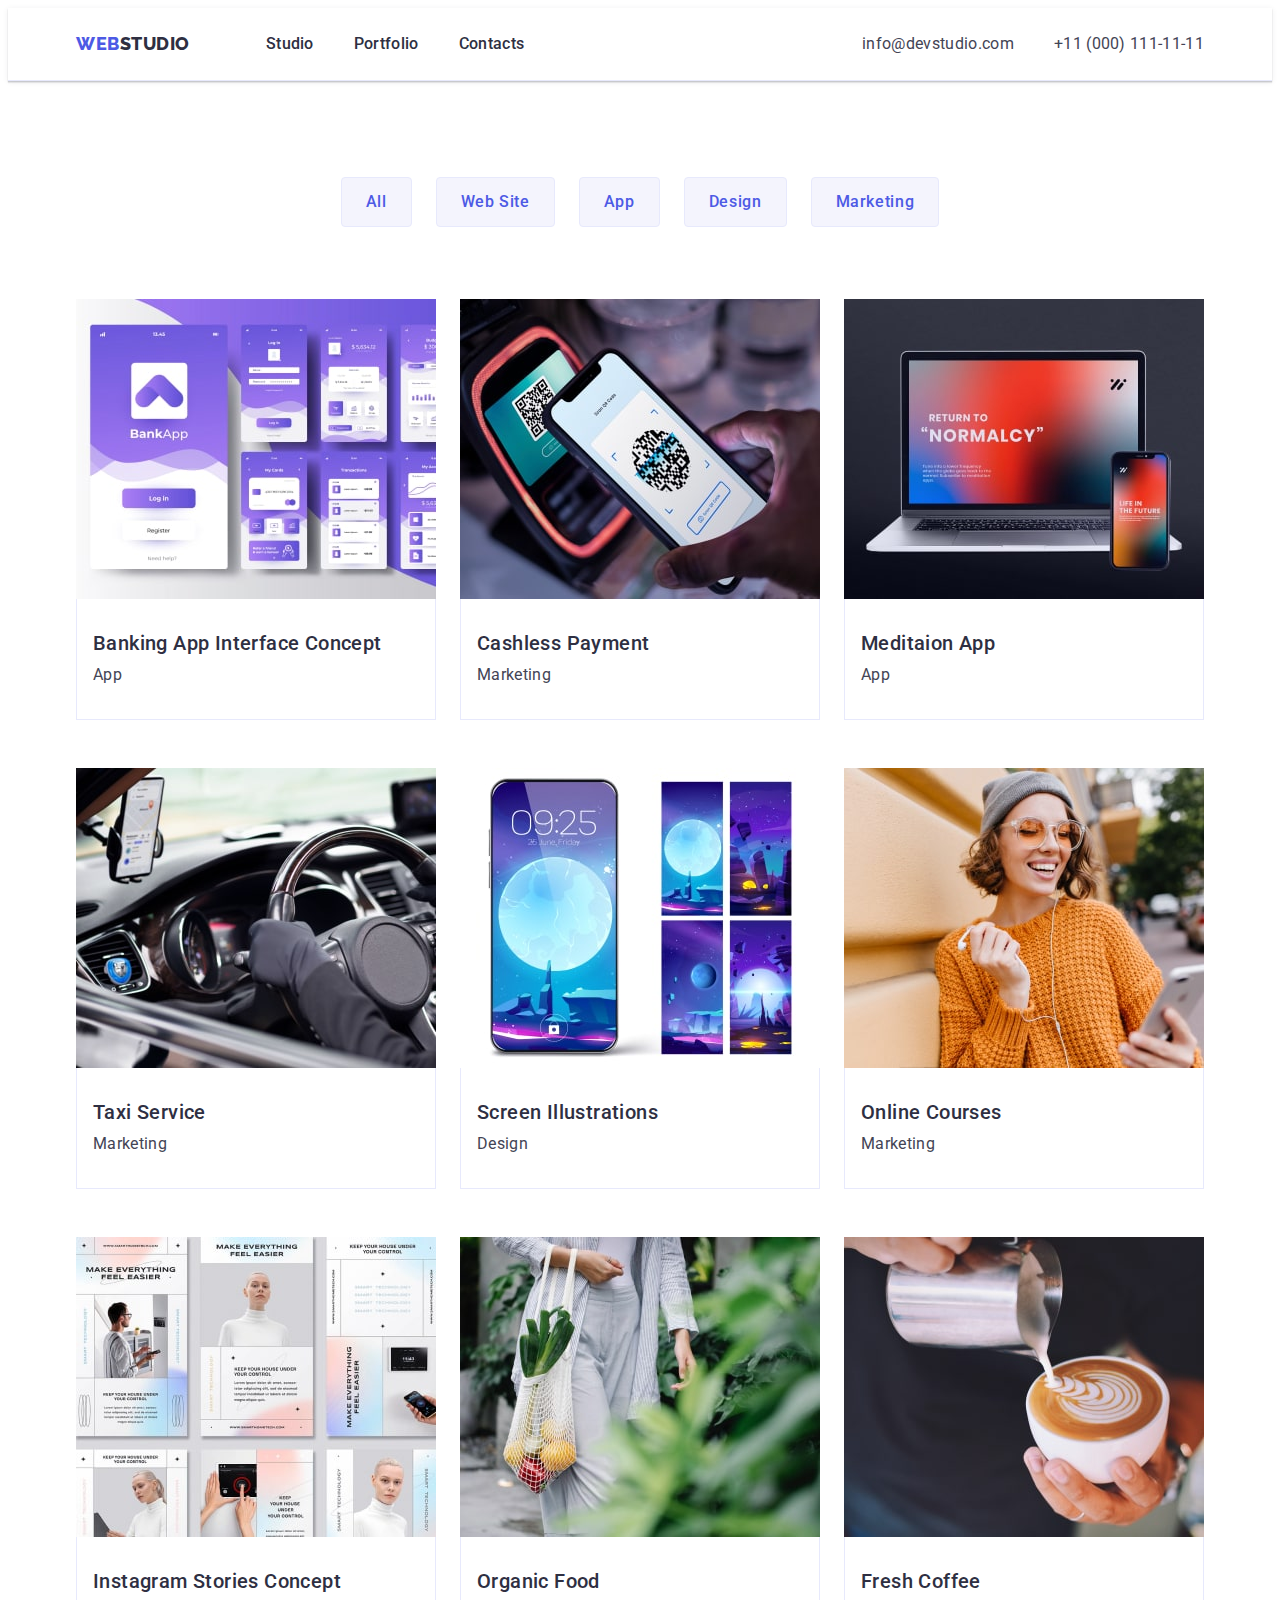
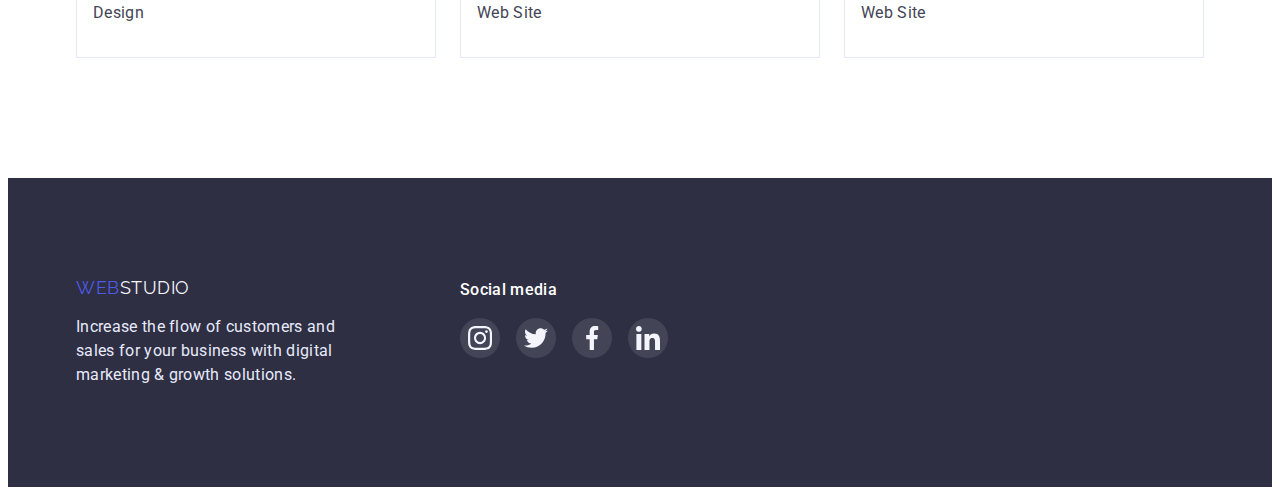
==== portfolio.html @ 8a4c3e8d "Initial commit" ====
<!DOCTYPE html>
<html lang="en">
  <head>
    <meta charset="UTF-8" />
    <meta http-equiv="X-UA-Compatible" content="IE=edge" />
    <meta name="viewport" content="width=device-width, initial-scale=1.0" />
    <title>Portfolio</title>
    <link rel="preconnect" href="https://fonts.googleapis.com" />
    <link rel="preconnect" href="https://fonts.gstatic.com" crossorigin />
    <link
      href="https://fonts.googleapis.com/css2?family=Raleway:wght@800&family=Roboto:wght@400;500;700;900&display=swap"
      rel="stylesheet"
    />
    <link
      rel="stylesheet"
      href="https://cdnjs.cloudflare.com/ajax/libs/modern-normalize/1.1.0/modern-normalize.min.css"
      integrity="sha512-wpPYUAdjBVSE4KJnH1VR1HeZfpl1ub8YT/NKx4PuQ5NmX2tKuGu6U/JRp5y+Y8XG2tV+wKQpNHVUX03MfMFn9Q=="
      crossorigin="anonymous"
      referrerpolicy="no-referrer"
    />
    <link rel="stylesheet" href="./css/styles.css" />
  </head>

  <body>
    <!-- top line -->
    <header class="header">
      <div class="container page-header">
        <nav class="header-nav">
          <a href="./index.html" class="header-logo link"
            ><span class="header-web">Web</span>Studio</a
          >
          <ul class="menu list">
            <li class="menu-items">
              <a href="./index.html" class="menu-link link">Studio</a>
            </li>
            <li class="menu-items">
              <a href="./portfolio.html" class="menu-link link">Portfolio</a>
            </li>
            <li class="menu-items">
              <a href="" class="menu-link link">Contacts</a>
            </li>
          </ul>
        </nav>
        <address class="contacts">
          <ul class="contacts-list list">
            <li class="contact-mail">
              <a href="mailto:info@devstudio.com" class="mail link"
                >info@devstudio.com</a
              >
            </li>
            <li class="contact-number">
              <a href="tel:+110001111111" class="number link"
                >+11 (000) 111-11-11</a
              >
            </li>
          </ul>
        </address>
      </div>
    </header>
    <!--buttons -->
    <main>
      <section class="content section">
        <div class="portfilio container">
          <h1 class="notitle">portfolio</h1>

          <ul class="btn-list list">
            <li>
              <button type="button" class="btn-all batton-list">All</button>
            </li>
            <li>
              <button type="button" class="btn-site batton-list">
                Web Site
              </button>
            </li>
            <li>
              <button type="button" class="btn-app batton-list">App</button>
            </li>
            <li>
              <button type="button" class="btn-design batton-list">
                Design
              </button>
            </li>
            <li>
              <button type="button" class="btn-marketing batton-list">
                Marketing
              </button>
            </li>
          </ul>

          <!-- row1 -->

          <ul class="row-list list">
            <li class="row-item">
              <a href="./portfolio.html" class="row-link link">
                <img
                  src="./images/img1.jpg"
                  alt="Banking App Interface Concept"
                  width="360"
                  height="300"
                />

                <div class="list-text">
                  <h2 class="row-title">Banking App Interface Concept</h2>
                  <p class="row-text">App</p>
                </div>
              </a>
            </li>
            <li class="row-item">
              <a href="./portfolio.html" class="row-link link">
                <img
                  src="./images/img2.jpg"
                  alt="Cashless Payment"
                  width="360"
                  height="300"
                />
                <div class="list-text">
                  <h2 class="row-title">Cashless Payment</h2>
                  <p class="row-text">Marketing</p>
                </div></a
              >
            </li>
            <li class="row-item">
              <a href="./portfolio.html" class="row-link link">
                <img
                  src="./images/img3.jpg"
                  alt="Meditaion App"
                  width="360"
                  height="300"
                />
                <div class="list-text">
                  <h2 class="row-title">Meditaion App</h2>
                  <p class="row-text">App</p>
                </div></a
              >
            </li>
            <!-- row2 -->
            <li class="row-item">
              <a href="./portfolio.html" class="row-link link">
                <img
                  src="./images/img4.jpg"
                  alt="car"
                  width="360"
                  height="300"
                />
                <div class="list-text">
                  <h2 class="row-title">Taxi Service</h2>
                  <p class="row-text">Marketing</p>
                </div></a
              >
            </li>
            <li class="row-item">
              <a href="./portfolio.html" class="row-link link">
                <img
                  src="./images/img5.jpg"
                  alt="girl"
                  width="360"
                  height="300"
                />
                <div class="list-text">
                  <h2 class="row-title">Screen Illustrations</h2>
                  <p class="row-text">Design</p>
                </div></a
              >
            </li>
            <li class="row-item">
              <a href="./portfolio.html" class="row-link link">
                <img
                  src="./images/img6.jpg "
                  alt="mobile"
                  width="360"
                  height="300"
                />
                <div class="list-text">
                  <h2 class="row-title">Online Courses</h2>
                  <p class="row-text">Marketing</p>
                </div></a
              >
            </li>
            <li class="row-item">
              <a href="./portfolio.html" class="row-link link">
                <img
                  src="./images/img7.jpg"
                  alt="instagramm"
                  width="360"
                  height="300"
                />
                <div class="list-text">
                  <h2 class="row-title">Instagram Stories Concept</h2>
                  <p class="row-text">Design</p>
                </div></a
              >
            </li>
            <li class="row-item">
              <a href="./portfolio.html" class="row-link link">
                <img
                  src="./images/img8.jpg"
                  alt="food"
                  width="360"
                  height="300"
                />
                <div class="list-text">
                  <h2 class="row-title">Organic Food</h2>
                  <p class="row-text">Web Site</p>
                </div></a
              >
            </li>
            <li class="row-item">
              <a href="./portfolio.html" class="row-link link">
                <img
                  src="./images/img9.jpg"
                  alt="coffe"
                  width="360"
                  height="300"
                />
                <div class="list-text">
                  <h2 class="row-title">Fresh Coffee</h2>
                  <p class="row-text">Web Site</p>
                </div>
              </a>
            </li>
          </ul>
        </div>
      </section>
    </main>
    <!-- footer -->
    <footer class="footer">
      <div class="footer-container container">
        <div>
          <a href="./index.html" class="footer-link link"
            ><span class="footer-web">Web</span>Studio</a
          >

          <p class="footer-text">
            Increase the flow of customers and sales for your business with
            digital marketing & growth solutions.
          </p>
        </div>
        <div class="footer-social-container">
          <h3 class="footer-social-title">Social media</h3>
          <ul class="footer-social-list list">
            <li class="footer-social-item">
              <a href="" class="footer-social-link link">
                <svg class="footer-social-icon" width="24" height="24">
                  <use href="./images/sprite.svg#icon-instagram"></use>
                </svg>
              </a>
            </li>
            <li class="footer-social-item">
              <a href="" class="footer-social-link">
                <svg class="footer-social-icon" width="24" height="24">
                  <use href="./images/sprite.svg#icon-twitter"></use>
                </svg>
              </a>
            </li>
            <li class="footer-social-item">
              <a href="" class="footer-social-link">
                <svg class="footer-social-icon" width="24" height="24">
                  <use href="./images/sprite.svg#icon-facebook"></use>
                </svg>
              </a>
            </li>
            <li class="footer-social-item">
              <a href="" class="footer-social-link">
                <svg class="footer-social-icon" width="24" height="24">
                  <use href="./images/sprite.svg#icon-linkedin"></use>
                </svg>
              </a>
            </li>
          </ul>
        </div>
      </div>
    </footer>
  </body>
</html>
---- css/styles.css ----
:root {
  --primary-brand: #4d5ae5;
  --pressed-state: #404bbf;
  --dark: #2e2f42;
  --success: #31d0aa;
  --text: #434455;
  --subtle-text: #8e8f99;
  --accent: #e7e9fc;
  --light: #f4f4fd;
  --modal-overlay: #2e2f42;
  --hero-background: #2e2f42;
  --white: #ffffff;
  --bg-icon: #f4f4fd;

  --animation-function: cubic-bezier(0.4, 0, 0.2, 1);
  --animation-duration: 250ms;
}
body {
  font-family: "Roboto", sans-serif;
  background: var(--white);
  color: var(--dark);
}
html {
  box-sizing: border-box;
}
*,
*::before,
*::after {
  box-sizing: inherit;
}
h1,
h2,
h3,
p {
  margin-bottom: 0;
  margin-top: 0;
}
ul,
ol {
  margin-bottom: 0;
  margin-top: 0;
  padding-left: 0;
}
img {
  display: block;
  max-width: 100%;
  height: auto;
}

.list {
  list-style: none;
}
.link {
  text-decoration: none;
}
.notitle {
  position: absolute;
  width: 1px;
  height: 1px;
  margin: -1px;
  border: 0;
  padding: 0;

  white-space: nowrap;
  clip-path: inset(100%);
  clip: rect(0 0 0 0);
  overflow: hidden;
}
.section {
  padding-bottom: 120px;
  padding-top: 120px;
}
/* header */
.header {
  padding: 24px 0;
  border-bottom: 1px solid #e7e9fc;
  box-shadow: 0px 2px 1px rgba(46, 47, 66, 0.08),
    0px 1px 1px rgba(46, 47, 66, 0.16), 0px 1px 6px rgba(46, 47, 66, 0.08);
}
.page-header {
  display: flex;
  align-items: center;
}
.header-nav {
  display: flex;
  align-items: center;
}
.header-web {
  font-family: "Raleway", sans-serif;
  font-weight: 800;
  font-size: 18px;
  line-height: 1.33;

  letter-spacing: 0.03em;
  text-transform: uppercase;
  color: var(--primary-brand);
}
.header-logo {
  font-family: "Raleway";
  font-style: normal;
  font-weight: 800;
  font-size: 18px;
  line-height: 1.33;
  display: flex;
  align-items: center;
  letter-spacing: 0.03em;
  text-transform: uppercase;
  color: var(--dark);
  margin-right: 76px;
}
.menu {
  display: flex;
  align-items: center;
}
.menu-link {
  font-weight: 500;
  font-size: 16px;
  line-height: 1.5;
  letter-spacing: 0.02em;
  color: var(--dark);
}
.menu-items:not(:last-child) {
  margin-right: 40px;
}
.menu-link:focus,
.menu-link:hover,
.menu-link:active {
  color: var(--pressed-state);
}
.menu-link:active {
  text-decoration: underline;
  color: var(--pressed-state);
}
.mail,
.number {
  font-size: 16px;
  line-height: 1.5;
  letter-spacing: 0.02em;
  color: var(--text);
}
.contacts {
  font-style: normal;
  margin-left: auto;
}
.contacts-list {
  display: flex;
  align-items: center;
}
.contact-mail {
  margin-right: 40px;
}
.mail:focus,
.number:focus,
.mail:hover,
.number:hover {
  color: var(--pressed-state);
}
/* hearo */
.hearo {
  background: var(--dark);
  padding: 180px 0;
  background-image: linear-gradient(
      rgba(46, 47, 66, 0.7),
      rgba(46, 47, 66, 0.7)
    ),
    url(../images/people-office.jpg);

  background-position: center;
  background-repeat: no-repeat;
  max-width: 1440px;
  margin: 0 auto;
  background-size: cover;
}
.hearo-container {
  display: flex;
  text-align: center;
  flex-direction: column;
  align-items: center;
  flex-wrap: wrap;
}

.hearo-title {
  font-weight: 700;
  font-size: 56px;
  line-height: 1.07;

  letter-spacing: 0.02em;

  color: var(--white);

  width: 507px;
  margin: 0 auto 48px;
}

.hearo-btn {
  font-weight: 500;
  font-size: 16px;
  line-height: 1.5;
  height: 10px;
  letter-spacing: 0.04em;
  cursor: pointer;
  color: var(--white);

  padding: 16px 32px;
  gap: 10px;

  background: var(--primary-brand);
  box-shadow: 0px 4px 4px rgba(0, 0, 0, 0.15);
  border-radius: 4px;
  flex-basis: 56px;
  height: 56px;
  border: none;
}
.hearo-btn:focus,
.hearo-btn:hover {
  background-color: var(--pressed-state);
}
/* advantage */

.feature-item:not(:nth-child(4n)) {
  margin-right: 24px;
}
.feature-list {
  display: flex;
}
.feature-title {
  font-weight: 500;
  font-size: 20px;
  line-height: 1.2;
  letter-spacing: 0.02em;
  margin-bottom: 8px;
}
.feature-text {
  font-size: 16px;
  line-height: 1.5;
  letter-spacing: 0.02em;
  color: var(--text);
}
.feature-item {
  width: 264px;
}
.feature-bg {
  display: flex;
  align-items: center;
  background-color: var(--bg-icon);
  justify-content: center;

  height: 112px;
  margin-bottom: 8px;
  border-radius: 4px;
}
/* .feature-icon {
  display: flex;
  align-items: center;
  margin: 0 auto;
} */

/* doing */
.doing {
  padding-top: 0;
}
.doing-list {
  display: flex;
}
.doing-img:not(:nth-child(3n)) {
  margin-right: 24px;
}
.doing-title {
  font-weight: 700;
  font-size: 36px;
  line-height: 1.11;
  text-align: center;
  letter-spacing: 0.02em;
  text-transform: capitalize;
  margin-bottom: 72px;
}

/* team */
.team {
  background: var(--light);
}
.team-title {
  font-family: "Roboto";
  font-style: normal;
  font-weight: 700;
  font-size: 36px;
  line-height: 40px;
  text-align: center;
  letter-spacing: 0.02em;
  text-transform: capitalize;
  margin-bottom: 72px;
}
.team-list {
  display: flex;
}
.team-list > li {
  background-color: #ffffff;
  box-shadow: 0px 1px 6px rgba(46, 47, 66, 0.08),
    0px 1px 1px rgba(46, 47, 66, 0.16), 0px 2px 1px rgba(46, 47, 66, 0.08);
  border-radius: 0px 0px 4px 4px;
}

.team-item:not(:nth-child(4n)) {
  margin-right: 24px;
}
.text-container {
  padding-top: 32px;
  padding-bottom: 32px;
}
.team-minititles {
  font-weight: 500;
  font-size: 20px;
  line-height: 1.2;
  margin-bottom: 8px;
  text-align: center;
  letter-spacing: 0.02em;
}
.team-text {
  font-size: 16px;
  line-height: 1.5;
  text-align: center;
  letter-spacing: 0.02em;
  color: var(--text);
  margin-bottom: 8px;
}

.social-list-link {
  display: flex;
  justify-content: center;
  align-items: center;
  width: 40px;
  height: 40px;
  border-radius: 50%;
  background-color: var(--primary-brand);
}

.social-list-link:hover,
.social-list-link:focus {
  background-color: var(--pressed-state);
}

.social-list {
  display: flex;
  justify-content: center;
  gap: 24px;
}

.social-list-icon {
  fill: var(--light);
}

/* partniers */
.partnier-title {
  font-family: "Roboto";
  font-style: normal;
  font-weight: 700;
  font-size: 36px;
  line-height: 40px;
  text-align: center;
  letter-spacing: 0.02em;
  text-transform: capitalize;
  margin-bottom: 72px;
}
.partnier-list {
  display: flex;
  gap: 24px;
  justify-content: center;
}

.partnier-item {
  width: 168px;
  height: 88px;
}
.partnier-link {
  display: flex;
  justify-content: center;
  align-items: center;
  width: 100%;
  height: 100%;

  border: 1px solid var(--subtle-text);
  border-radius: 4px;
  color: var(--subtle-text);
}
.partnier-link:hover,
.partnier-link:focus {
  border-color: var(--primary-brand);
  color: var(--primary-brand);
}
/* .partnier-icon:hover,
.partnier-icon:focus {
  fill: var(--primary-brand);
} */
.partnier-icon {
  fill: currentColor;
}
/* footer */
.footer {
  background: var(--dark);
  padding: 100px 0;
}
.footer-link {
  font-family: "Raleway";
  font-size: 18px;
  line-height: 1.16;
  display: inline-block;
  letter-spacing: 0.03em;
  text-transform: uppercase;
  color: var(--light);
  margin-bottom: 16px;
}
.footer-web {
  color: var(--primary-brand);
}
.footer-text {
  line-height: 1.5;
  letter-spacing: 0.02em;
  color: var(--accent);
  width: 264px;
}
.footer-social-title {
  font-weight: 500;
  font-size: 16px;
  line-height: 24px;

  letter-spacing: 0.02em;

  color: #ffffff;
  margin-bottom: 16px;
}
.footer-container {
  display: flex;
}
.footer-social-container {
  display: inline-block;
  margin-left: 120px;
}
.footer-social-list {
  display: flex;
  justify-content: center;
  gap: 16px;
}
.footer-social-item {
  width: 40px;
  height: 40px;
}
.footer-social-link {
  display: flex;
  justify-content: center;
  align-items: center;
  width: 100%;
  height: 100%;
  border-radius: 50%;
  background-color: rgba(255, 255, 255, 0.1);
}
.footer-social-link:hover,
.footer-social-link:focus {
  background: var(--success);
}

/* ================MODAL================ */
.backdrop {
  width: 100%;
  height: 100%;
  background: rgba(46, 47, 66, 0.4);
  position: fixed;
  top: 0;
  left: 0;
  transition: opacity 250ms cubic-bezier(0.4, 0, 0.2, 1),
    visibility 250ms cubic-bezier(0.4, 0, 0.2, 1);
}

.modal {
  width: 584px;
  height: 408px;
  padding: 24px;
  background: #e7e9fc;
  border: 1px solid rgba(0, 0, 0, 0.1);
  position: absolute;
  top: 50%;
  left: 50%;
  transform: translate(-50%, -50%) scale(1);
  transition: transform 250ms cubic-bezier(0.4, 0, 0.2, 1);
}

.modal-close {
  position: absolute;
  transition: background-color var(--animation-duration)
    var(--animation-function);

  display: flex;
  top: 24px;
  right: 24px;
  align-items: center;
  justify-content: center;

  cursor: pointer;
  width: 24px;
  height: 24px;
  border-radius: 50%;
  border: 1px solid rgba(0, 0, 0, 0.1);
  background-color: var(--accent);
}

.is-hidden {
  opacity: 0;
  visibility: hidden;
  pointer-events: none;
}
.backdrop .is-hidden .modal {
  transform: translate(-50%, -50%) scale(0);
}

/* page portfolio */
.content {
  padding-top: 96px;
  padding-bottom: 120px;
}
/* btn */
.btn-list {
  display: flex;
  justify-content: center;
  text-align: center;
  margin-bottom: 72px;
}
.btn-list > li:not(:nth-child(5n)) {
  margin-right: 24px;
}

.batton-list {
  background: var(--light);
  cursor: pointer;
  border: 1px solid var(--accent);
  border-radius: 4px;
  font-weight: 500;
  font-size: 16px;
  line-height: 1.5;
  padding: 12px 24px;
  letter-spacing: 0.04em;
  color: var(--primary-brand);
  font-family: inherit;
}
.batton-list:hover,
.batton-list:focus {
  background-color: var(--pressed-state);
  color: var(--white);
  border-color: var(--pressed-state);
  box-shadow: 0px 3px 1px rgba(0, 0, 0, 0.1), 0px 2px 1px rgba(0, 0, 0, 0.08),
    0px 2px 2px rgba(0, 0, 0, 0.12);
}

/* all row */
.row-list {
  padding: 0;
  margin: 0;
  list-style: none;
  display: flex;
  flex-wrap: wrap;
  margin-left: calc(-1 * 24px);
  margin-top: calc(-1 * 48px);
}

.row-list > li {
  flex-basis: calc(100% / 3 - 24px);
  margin-left: 24px;
  margin-top: 48px;
}
.list-text {
  padding: 32px 16px;

  border: 1px solid #e7e9fc;
  border-top: 0;
}
.row-title {
  font-weight: 500;
  font-size: 20px;
  line-height: 1.2;

  letter-spacing: 0.02em;
  margin-bottom: 8px;
}
.row-text {
  font-size: 16px;
  line-height: 1.5;
  letter-spacing: 0.02em;
  color: var(--text);
}
.row-link {
  color: var(--dark);
}
.row-link:hover,
.row-link:focus {
  display: block;
  box-shadow: 0px 1px 6px rgba(46, 47, 66, 0.08),
    0px 1px 1px rgba(46, 47, 66, 0.16), 0px 2px 1px rgba(46, 47, 66, 0.08);
}
.row-item {
  flex-basis: calc(100% / 3 - 24px);
  margin-left: 24px;
  margin-top: 48px;
}
/* visual */
.container {
  width: 1158px;
  margin: 0 auto;

  padding-left: 15px;
  padding-right: 15px;
}
.text {
  width: 264px;
  margin: 0 auto;
}
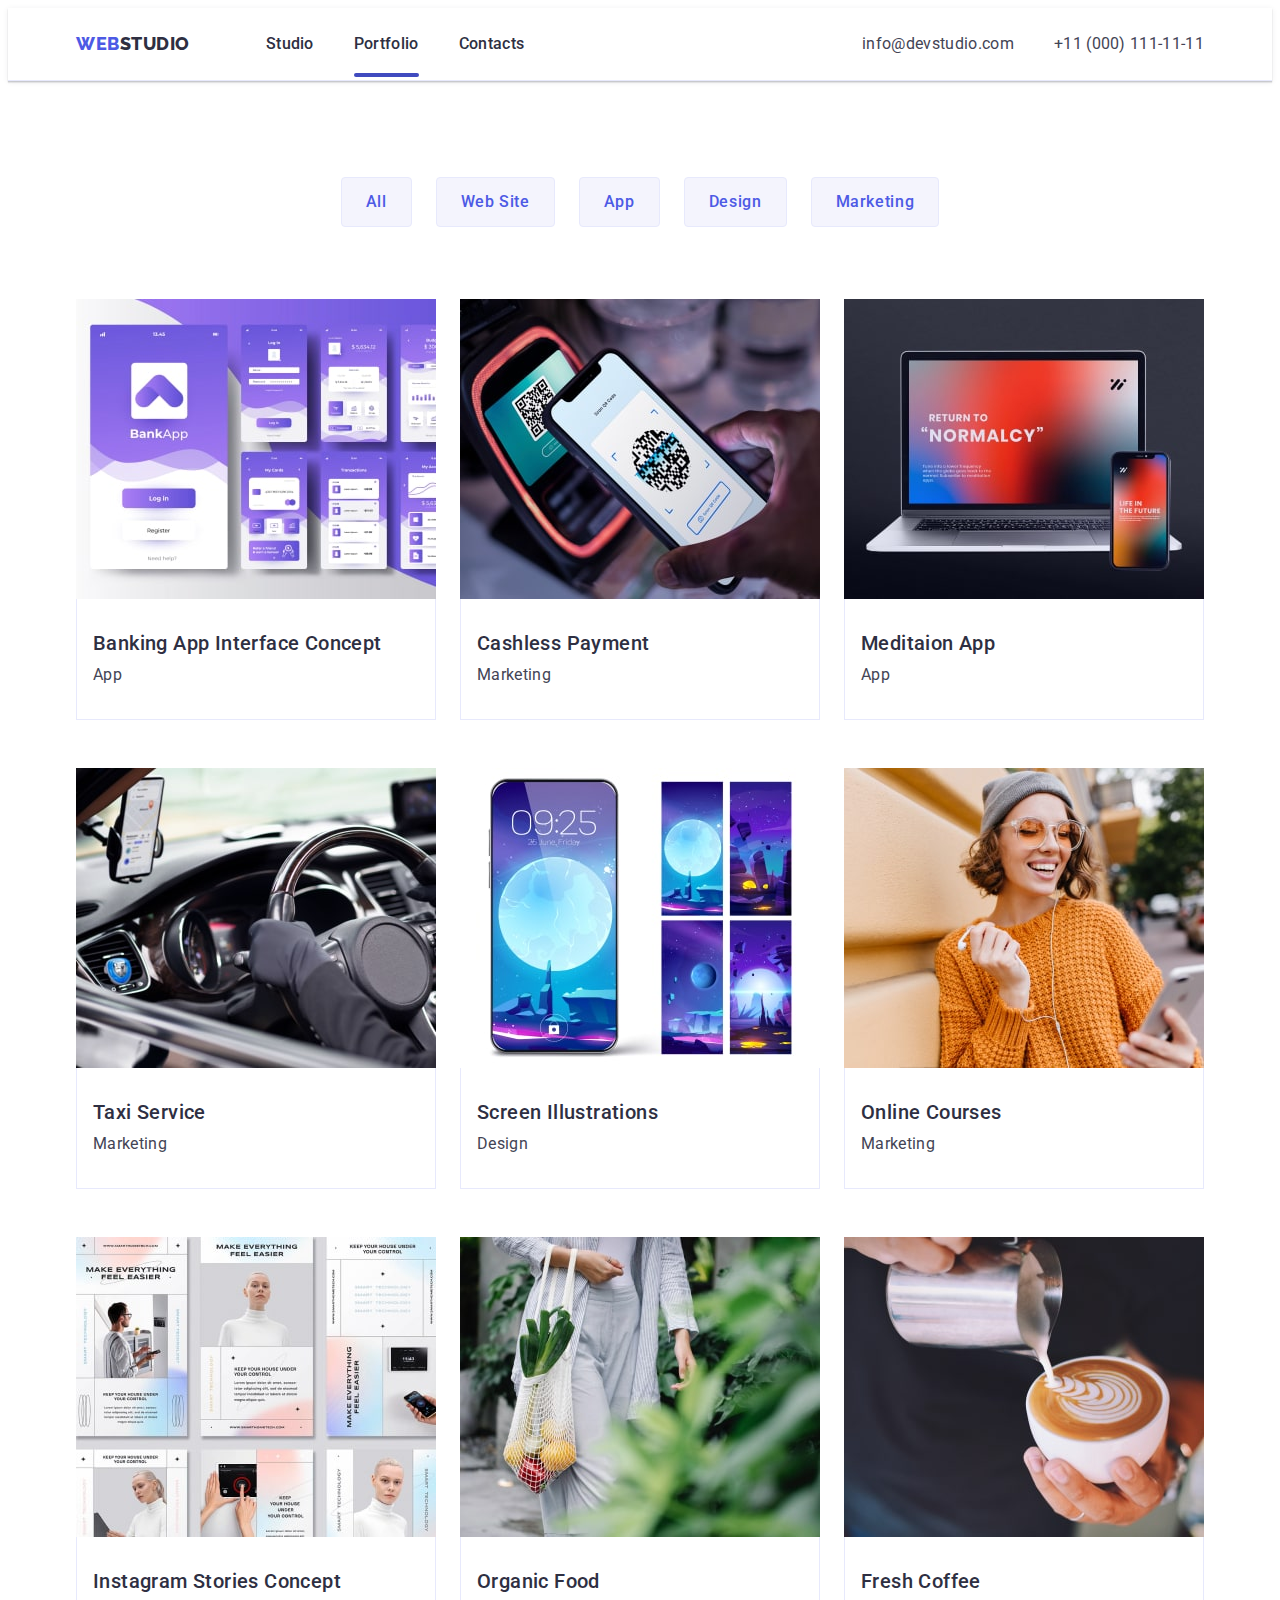
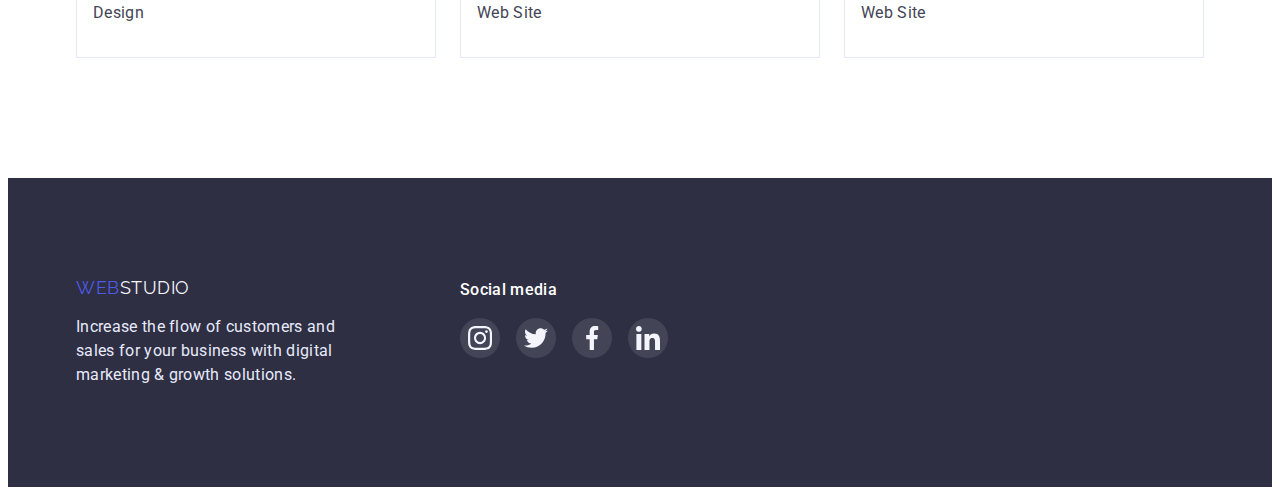
==== commit 94d0619d: "opd14032023" ====
--- a/portfolio.html
+++ b/portfolio.html
@@ -34,7 +34,9 @@
               <a href="./index.html" class="menu-link link">Studio</a>
             </li>
             <li class="menu-items">
-              <a href="./portfolio.html" class="menu-link link">Portfolio</a>
+              <a href="./portfolio.html" class="menu-link link active"
+                >Portfolio</a
+              >
             </li>
             <li class="menu-items">
               <a href="" class="menu-link link">Contacts</a>
@@ -92,12 +94,19 @@
           <ul class="row-list list">
             <li class="row-item">
               <a href="./portfolio.html" class="row-link link">
-                <img
-                  src="./images/img1.jpg"
-                  alt="Banking App Interface Concept"
-                  width="360"
-                  height="300"
-                />
+                <div class="row-link-img">
+                  <img
+                    src="./images/img1.jpg"
+                    alt="girl"
+                    width="360"
+                    height="300"
+                  />
+                  <p class="overley">
+                    14 Stylish and User-Friendly App Design Concepts · Task
+                    Manager App · Calorie Tracker App · Exotic Fruit Ecommerce
+                    App · Cloud Storage App
+                  </p>
+                </div>
 
                 <div class="list-text">
                   <h2 class="row-title">Banking App Interface Concept</h2>
@@ -107,12 +116,19 @@
             </li>
             <li class="row-item">
               <a href="./portfolio.html" class="row-link link">
-                <img
-                  src="./images/img2.jpg"
-                  alt="Cashless Payment"
-                  width="360"
-                  height="300"
-                />
+                <div class="row-link-img">
+                  <img
+                    src="./images/img2.jpg"
+                    alt="Cashless Payment"
+                    width="360"
+                    height="300"
+                  />
+                  <p class="overley">
+                    14 Stylish and User-Friendly App Design Concepts · Task
+                    Manager App · Calorie Tracker App · Exotic Fruit Ecommerce
+                    App · Cloud Storage App
+                  </p>
+                </div>
                 <div class="list-text">
                   <h2 class="row-title">Cashless Payment</h2>
                   <p class="row-text">Marketing</p>
@@ -121,12 +137,19 @@
             </li>
             <li class="row-item">
               <a href="./portfolio.html" class="row-link link">
-                <img
-                  src="./images/img3.jpg"
-                  alt="Meditaion App"
-                  width="360"
-                  height="300"
-                />
+                <div class="row-link-img">
+                  <img
+                    src="./images/img3.jpg"
+                    alt="Meditaion App"
+                    width="360"
+                    height="300"
+                  />
+                  <p class="overley">
+                    14 Stylish and User-Friendly App Design Concepts · Task
+                    Manager App · Calorie Tracker App · Exotic Fruit Ecommerce
+                    App · Cloud Storage App
+                  </p>
+                </div>
                 <div class="list-text">
                   <h2 class="row-title">Meditaion App</h2>
                   <p class="row-text">App</p>
@@ -136,12 +159,19 @@
             <!-- row2 -->
             <li class="row-item">
               <a href="./portfolio.html" class="row-link link">
-                <img
-                  src="./images/img4.jpg"
-                  alt="car"
-                  width="360"
-                  height="300"
-                />
+                <div class="row-link-img">
+                  <img
+                    src="./images/img4.jpg"
+                    alt="car"
+                    width="360"
+                    height="300"
+                  />
+                  <p class="overley">
+                    14 Stylish and User-Friendly App Design Concepts · Task
+                    Manager App · Calorie Tracker App · Exotic Fruit Ecommerce
+                    App · Cloud Storage App
+                  </p>
+                </div>
                 <div class="list-text">
                   <h2 class="row-title">Taxi Service</h2>
                   <p class="row-text">Marketing</p>
@@ -150,12 +180,19 @@
             </li>
             <li class="row-item">
               <a href="./portfolio.html" class="row-link link">
-                <img
-                  src="./images/img5.jpg"
-                  alt="girl"
-                  width="360"
-                  height="300"
-                />
+                <div class="row-link-img">
+                  <img
+                    src="./images/img5.jpg"
+                    alt="girl"
+                    width="360"
+                    height="300"
+                  />
+                  <p class="overley">
+                    14 Stylish and User-Friendly App Design Concepts · Task
+                    Manager App · Calorie Tracker App · Exotic Fruit Ecommerce
+                    App · Cloud Storage App
+                  </p>
+                </div>
                 <div class="list-text">
                   <h2 class="row-title">Screen Illustrations</h2>
                   <p class="row-text">Design</p>
@@ -164,12 +201,19 @@
             </li>
             <li class="row-item">
               <a href="./portfolio.html" class="row-link link">
-                <img
-                  src="./images/img6.jpg "
-                  alt="mobile"
-                  width="360"
-                  height="300"
-                />
+                <div class="row-link-img">
+                  <img
+                    src="./images/img6.jpg "
+                    alt="mobile"
+                    width="360"
+                    height="300"
+                  />
+                  <p class="overley">
+                    14 Stylish and User-Friendly App Design Concepts · Task
+                    Manager App · Calorie Tracker App · Exotic Fruit Ecommerce
+                    App · Cloud Storage App
+                  </p>
+                </div>
                 <div class="list-text">
                   <h2 class="row-title">Online Courses</h2>
                   <p class="row-text">Marketing</p>
@@ -178,12 +222,20 @@
             </li>
             <li class="row-item">
               <a href="./portfolio.html" class="row-link link">
-                <img
-                  src="./images/img7.jpg"
-                  alt="instagramm"
-                  width="360"
-                  height="300"
-                />
+                <div class="row-link-img">
+                  <img
+                    src="./images/img7.jpg"
+                    alt="instagramm"
+                    width="360"
+                    height="300"
+                  />
+                  <p class="overley">
+                    14 Stylish and User-Friendly App Design Concepts · Task
+                    Manager App · Calorie Tracker App · Exotic Fruit Ecommerce
+                    App · Cloud Storage App
+                  </p>
+                </div>
+
                 <div class="list-text">
                   <h2 class="row-title">Instagram Stories Concept</h2>
                   <p class="row-text">Design</p>
@@ -192,12 +244,19 @@
             </li>
             <li class="row-item">
               <a href="./portfolio.html" class="row-link link">
-                <img
-                  src="./images/img8.jpg"
-                  alt="food"
-                  width="360"
-                  height="300"
-                />
+                <div class="row-link-img">
+                  <img
+                    src="./images/img8.jpg"
+                    alt="food"
+                    width="360"
+                    height="300"
+                  />
+                  <p class="overley">
+                    14 Stylish and User-Friendly App Design Concepts · Task
+                    Manager App · Calorie Tracker App · Exotic Fruit Ecommerce
+                    App · Cloud Storage App
+                  </p>
+                </div>
                 <div class="list-text">
                   <h2 class="row-title">Organic Food</h2>
                   <p class="row-text">Web Site</p>
@@ -206,12 +265,19 @@
             </li>
             <li class="row-item">
               <a href="./portfolio.html" class="row-link link">
-                <img
-                  src="./images/img9.jpg"
-                  alt="coffe"
-                  width="360"
-                  height="300"
-                />
+                <div class="row-link-img">
+                  <img
+                    src="./images/img9.jpg"
+                    alt="coffe"
+                    width="360"
+                    height="300"
+                  />
+                  <p class="overley">
+                    14 Stylish and User-Friendly App Design Concepts · Task
+                    Manager App · Calorie Tracker App · Exotic Fruit Ecommerce
+                    App · Cloud Storage App
+                  </p>
+                </div>
                 <div class="list-text">
                   <h2 class="row-title">Fresh Coffee</h2>
                   <p class="row-text">Web Site</p>
--- a/css/styles.css
+++ b/css/styles.css
@@ -113,11 +113,16 @@
   align-items: center;
 }
 .menu-link {
+  position: relative;
+  transition: background-color var(--animation-duration)
+    var(--animation-function);
   font-weight: 500;
   font-size: 16px;
   line-height: 1.5;
   letter-spacing: 0.02em;
   color: var(--dark);
+  padding-top: 24px;
+  padding-bottom: 24px;
 }
 .menu-items:not(:last-child) {
   margin-right: 40px;
@@ -128,11 +133,15 @@
   color: var(--pressed-state);
 }
 .menu-link:active {
+  position: relative;
   text-decoration: underline;
   color: var(--pressed-state);
 }
 .mail,
 .number {
+  display: block;
+  transition: background-color var(--animation-duration)
+    var(--animation-function);
   font-size: 16px;
   line-height: 1.5;
   letter-spacing: 0.02em;
@@ -155,6 +164,20 @@
 .number:hover {
   color: var(--pressed-state);
 }
+.menu-link.active::after {
+  content: "";
+  position: absolute;
+  left: 0;
+  bottom: 0;
+  display: block;
+  width: 100%;
+  height: 4px;
+  background-color: var(--pressed-state);
+  border-radius: 2px;
+  transform: scale(1);
+  color: var(--pressed-state);
+}
+
 /* hearo */
 .hearo {
   background: var(--dark);
@@ -193,6 +216,8 @@
 }
 
 .hearo-btn {
+  transition: background-color var(--animation-duration)
+    var(--animation-function);
   font-weight: 500;
   font-size: 16px;
   line-height: 1.5;
@@ -325,6 +350,8 @@
 }
 
 .social-list-link {
+  transition: background-color var(--animation-duration)
+    var(--animation-function);
   display: flex;
   justify-content: center;
   align-items: center;
@@ -372,6 +399,8 @@
   height: 88px;
 }
 .partnier-link {
+  transition: background-color var(--animation-duration)
+    var(--animation-function);
   display: flex;
   justify-content: center;
   align-items: center;
@@ -445,6 +474,8 @@
   height: 40px;
 }
 .footer-social-link {
+  transition: background-color var(--animation-duration)
+    var(--animation-function);
   display: flex;
   justify-content: center;
   align-items: center;
@@ -468,11 +499,12 @@
   left: 0;
   transition: opacity 250ms cubic-bezier(0.4, 0, 0.2, 1),
     visibility 250ms cubic-bezier(0.4, 0, 0.2, 1);
+  opacity: 1;
 }
 
 .modal {
-  width: 584px;
-  height: 408px;
+  width: 408px;
+  height: 584px;
   padding: 24px;
   background: #e7e9fc;
   border: 1px solid rgba(0, 0, 0, 0.1);
@@ -511,6 +543,22 @@
   transform: translate(-50%, -50%) scale(0);
 }
 
+.btn-modal {
+  transition: fill var(--animation-duration) var(--animation-function);
+  fill: currentColor;
+}
+
+.modal-close:hover,
+.modal-close:focus {
+  border-color: var(--pressed-state);
+  background-color: var(--pressed-state);
+}
+
+.modal-close:hover .btn-modal,
+.modal-close:focus .btn-modal {
+  fill: var(--white);
+}
+
 /* page portfolio */
 .content {
   padding-top: 96px;
@@ -528,6 +576,8 @@
 }
 
 .batton-list {
+  transition: background-color var(--animation-duration)
+    var(--animation-function);
   background: var(--light);
   cursor: pointer;
   border: 1px solid var(--accent);
@@ -599,6 +649,10 @@
   margin-left: 24px;
   margin-top: 48px;
 }
+.row-link-img {
+  position: relative;
+  overflow: hidden;
+}
 /* visual */
 .container {
   width: 1158px;
@@ -611,3 +665,22 @@
   width: 264px;
   margin: 0 auto;
 }
+.overley {
+  background-color: rgba(77, 90, 229, 1);
+  color: #f4f4fd;
+  position: absolute;
+  padding: 40px 32px;
+  top: 0;
+  left: 0;
+  width: 100%;
+  height: 100%;
+  overflow: auto;
+  transform: translate(0, 100%);
+
+  transition: transform 250ms cubic-bezier(0.4, 0, 0.2, 1);
+}
+
+.row-link:hover .overley,
+.row-link:focus .overley {
+  transform: translateY(0);
+}
